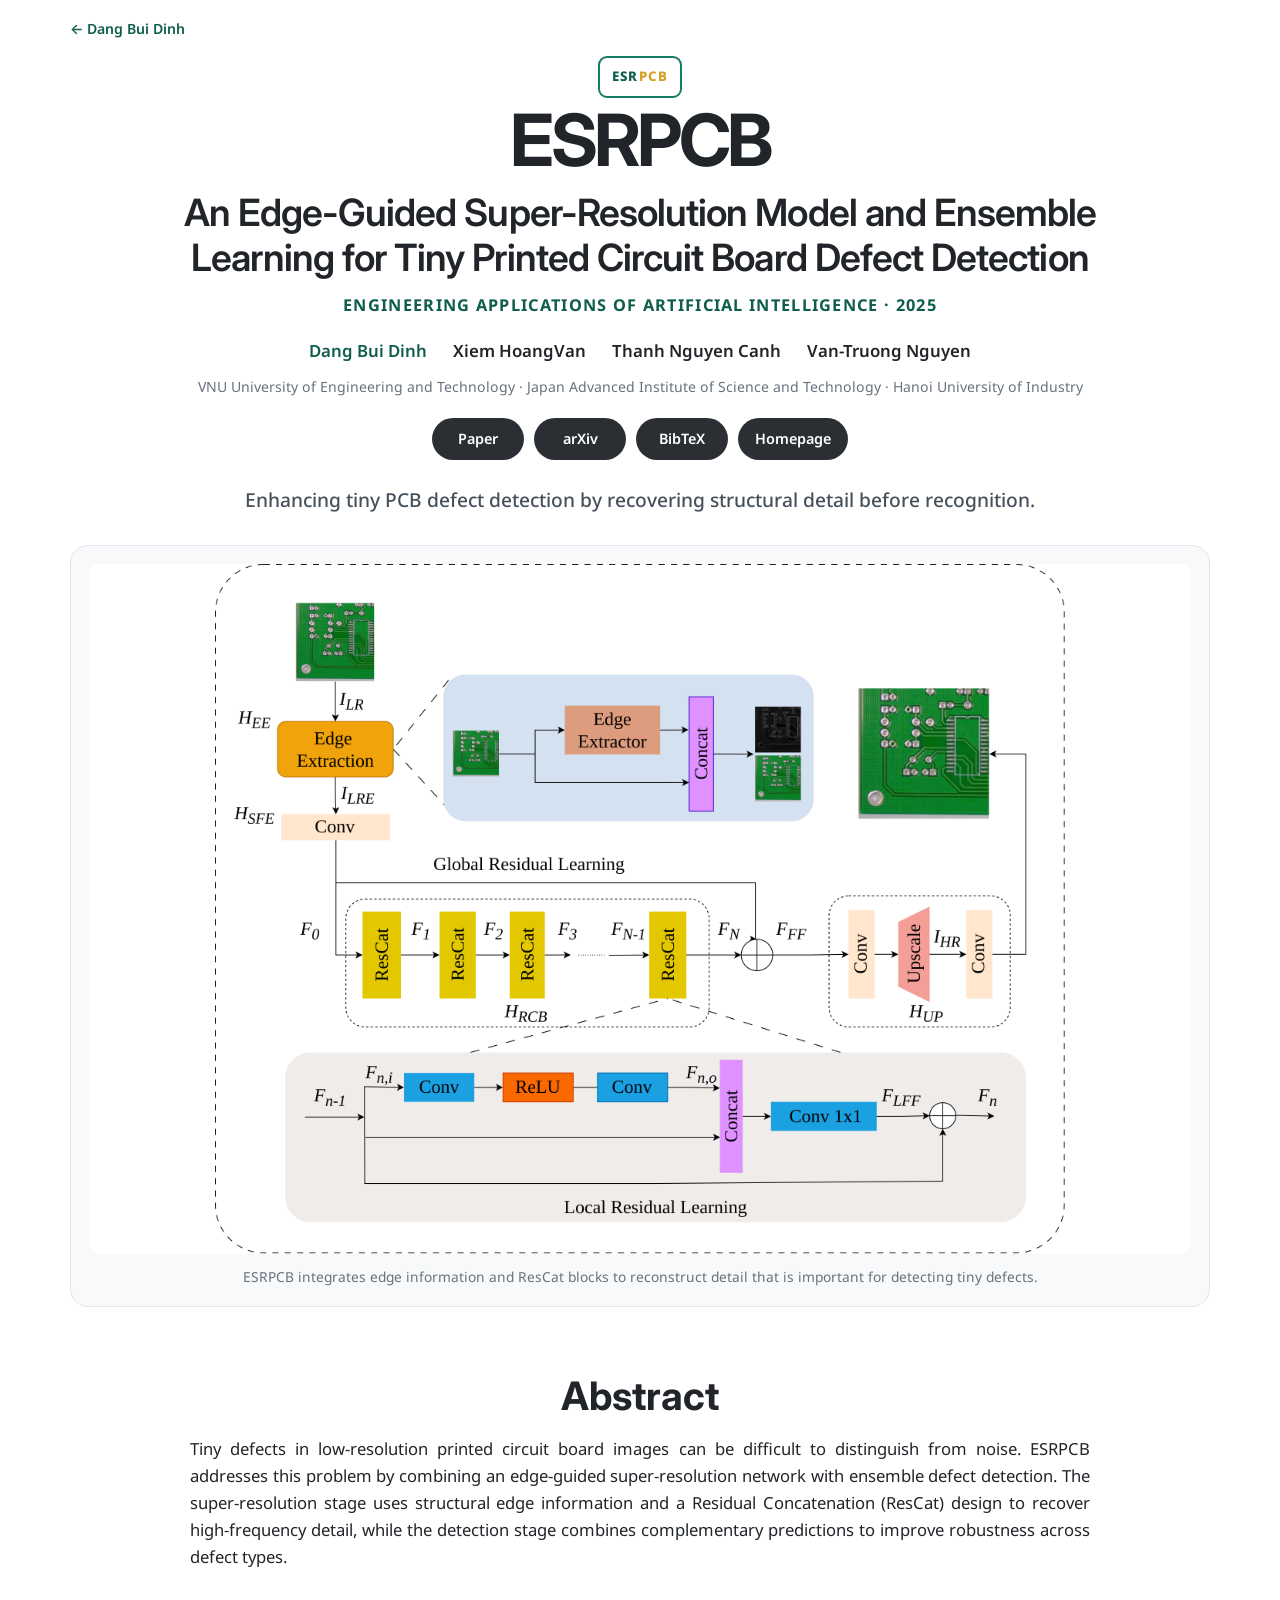
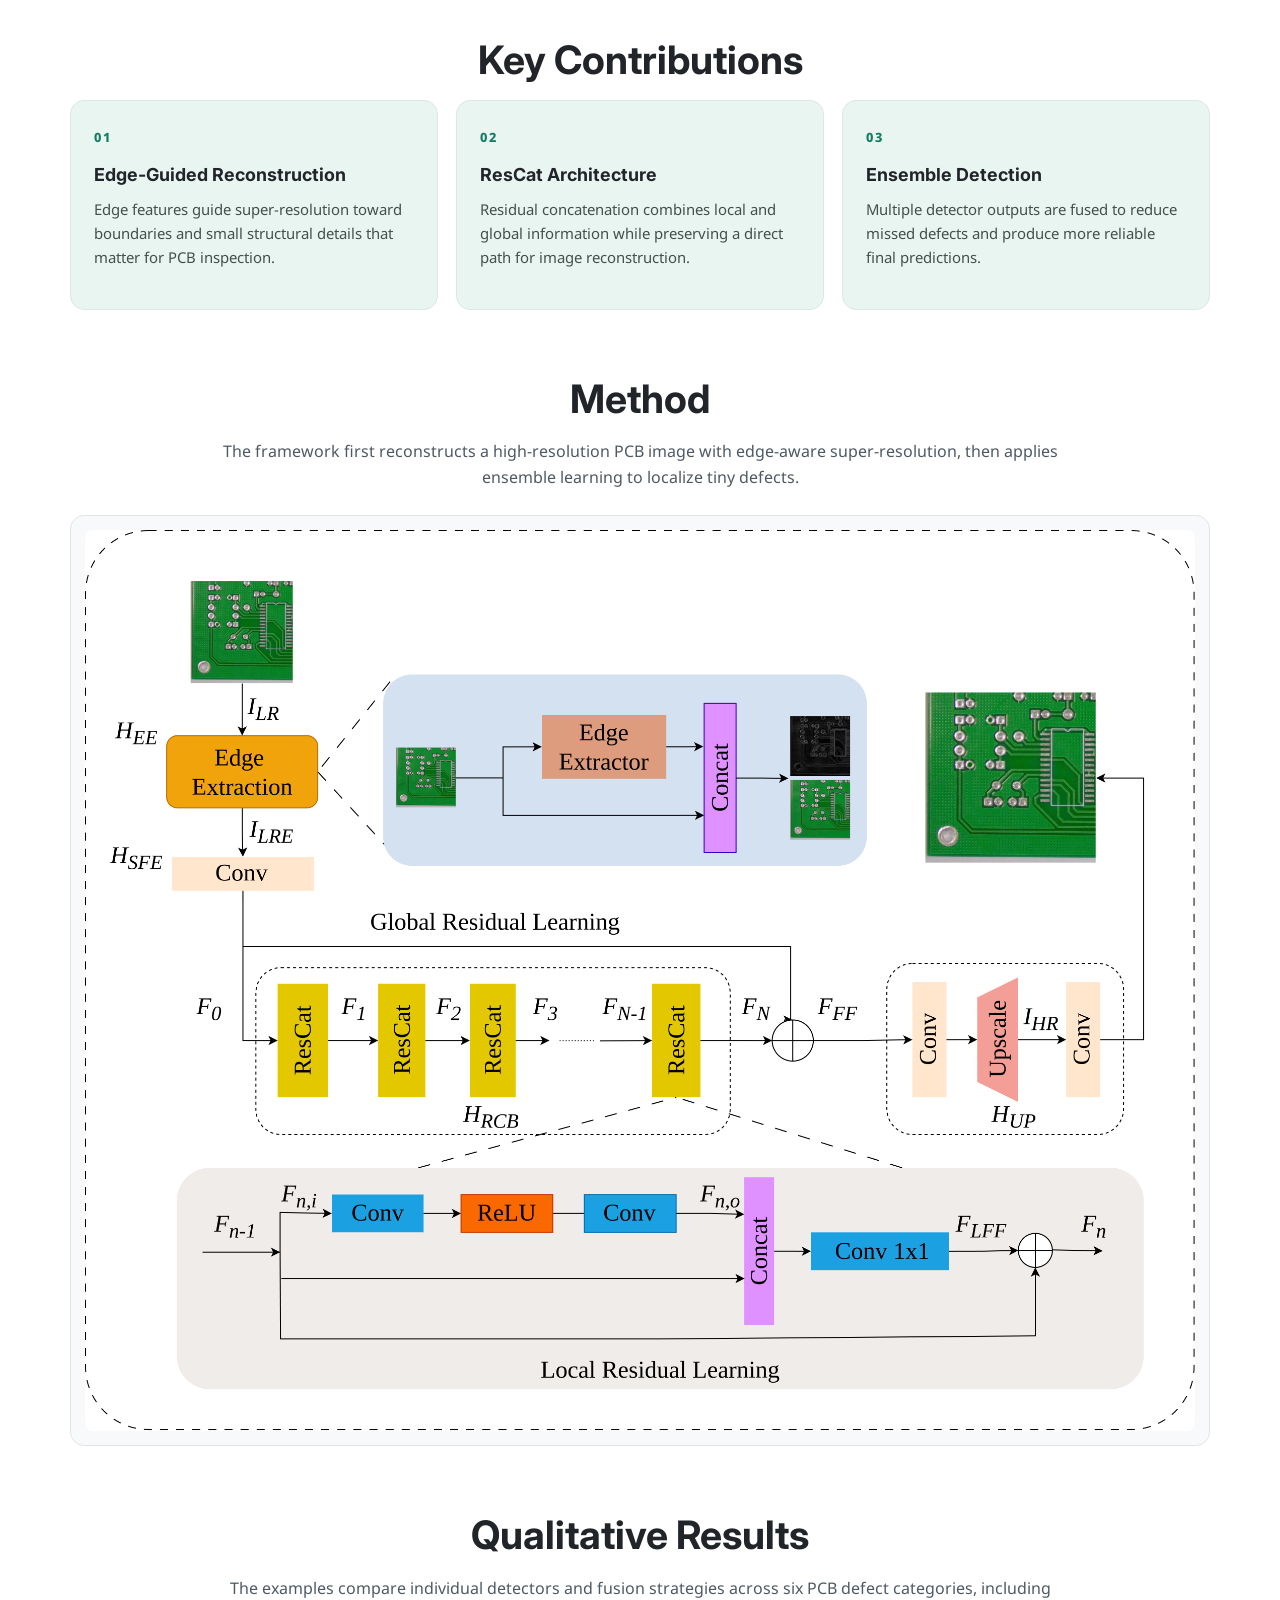
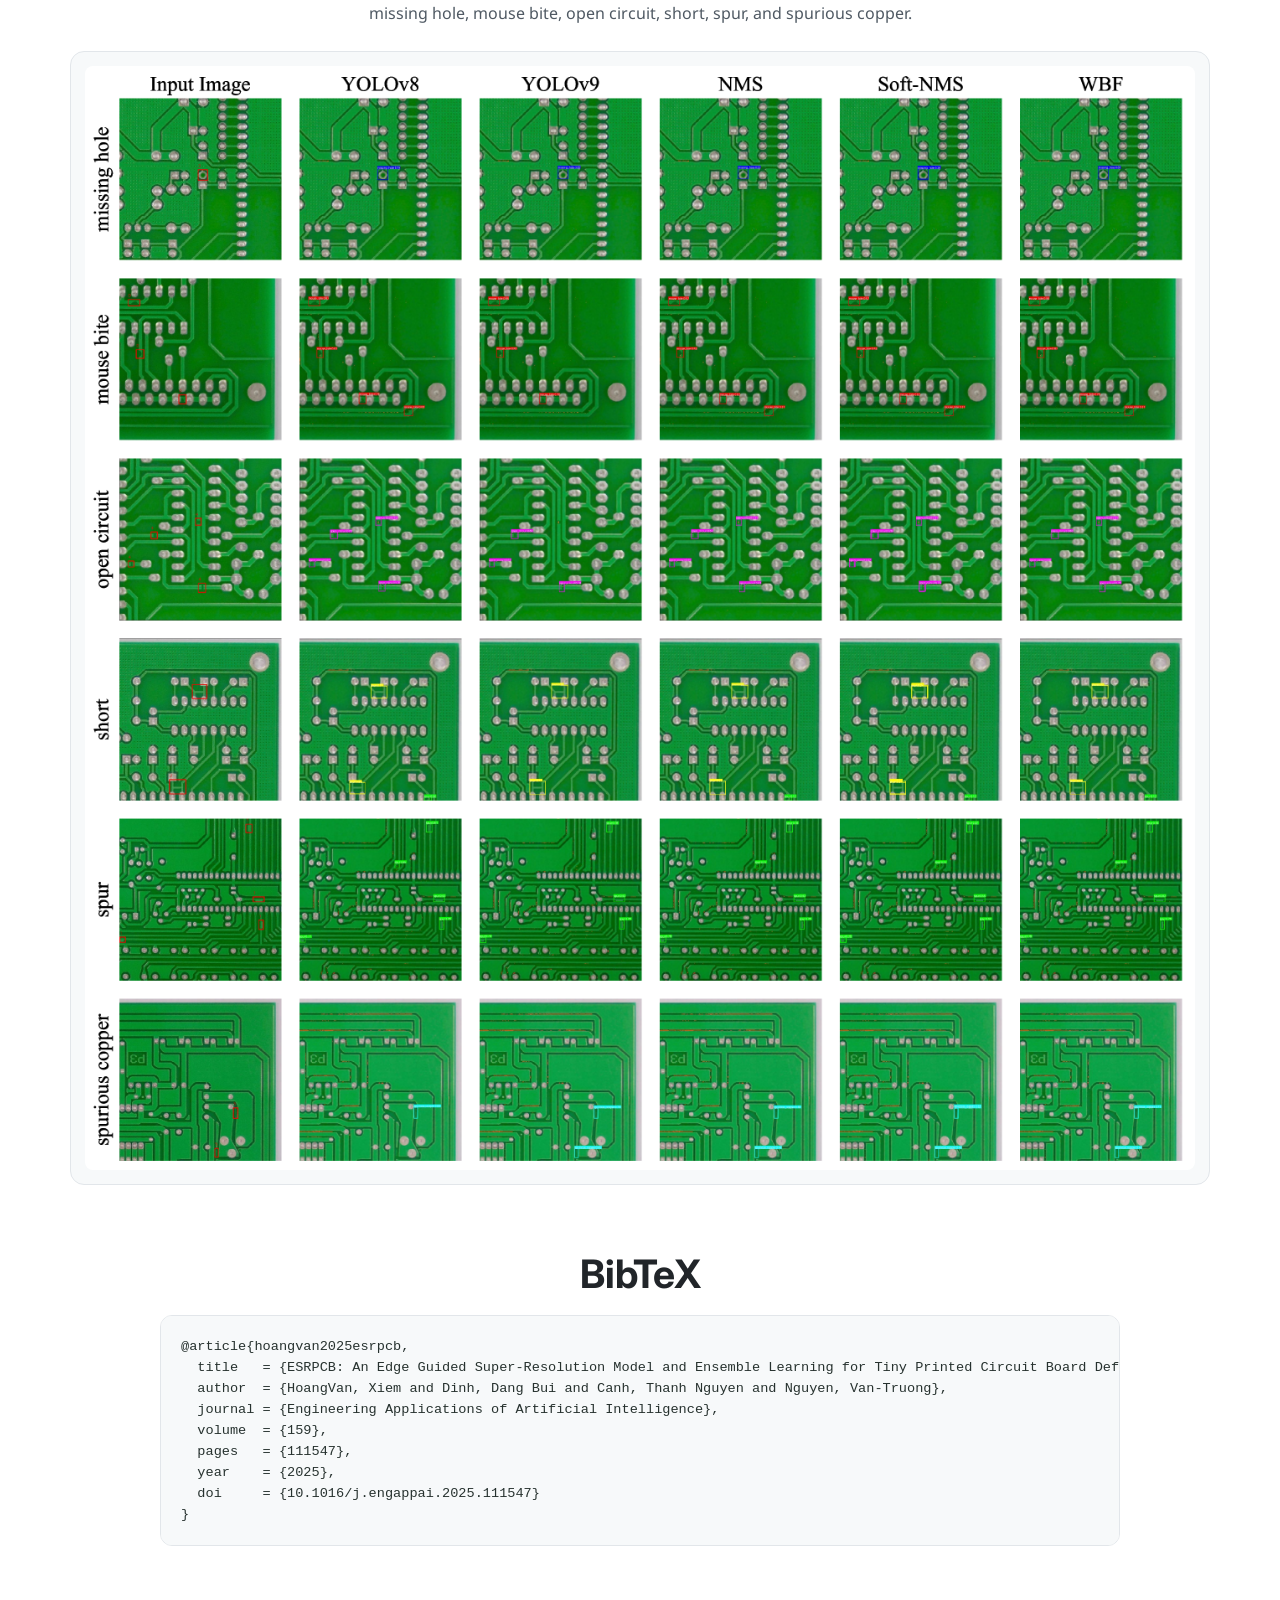
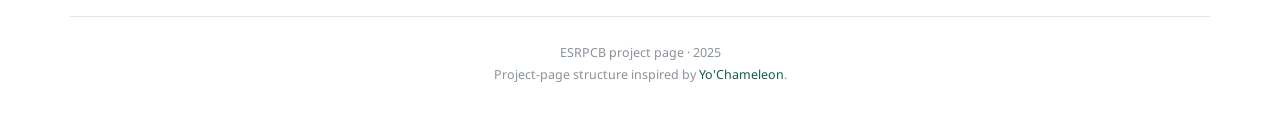
==== esrpcb/index.html @ 1c86808a "Reorganize mini-site routes" ====
<!DOCTYPE html>
<html lang="en">
<head>
  <meta charset="utf-8">
  <meta name="viewport" content="width=device-width, initial-scale=1">
  <meta name="description" content="ESRPCB: edge-guided super-resolution and ensemble learning for tiny printed circuit board defect detection.">
  <meta name="author" content="Xiem HoangVan, Dang Bui Dinh, Thanh Nguyen Canh, Van-Truong Nguyen">
  <meta name="theme-color" content="#ffffff">

  <meta property="og:type" content="website">
  <meta property="og:title" content="ESRPCB — Edge-Guided Super-Resolution for PCB Defect Detection">
  <meta property="og:description" content="A research project combining edge-guided super-resolution, ResCat, and ensemble learning for tiny PCB defect detection.">
  <meta property="og:url" content="https://dangdinh17.github.io/esrpcb/">
  <meta property="og:image" content="https://dangdinh17.github.io/esrpcb/images/esrpcb_model.png">

  <title>ESRPCB | Project Page</title>

  <link rel="canonical" href="https://dangdinh17.github.io/esrpcb/">
  <link rel="icon" href="../assets/favicon.ico">
  <link rel="preconnect" href="https://fonts.googleapis.com">
  <link rel="preconnect" href="https://fonts.gstatic.com" crossorigin>
  <link href="https://fonts.googleapis.com/css2?family=Inter:wght@400;500;600;700&amp;family=Noto+Sans:wght@400;500;600;700&amp;display=swap" rel="stylesheet">
  <link rel="stylesheet" href="style.css?v=1">
</head>

<body>
  <a class="skip-link" href="#content">Skip to main content</a>

  <nav class="project-nav" aria-label="Project navigation">
    <a href="../">← Dang Bui Dinh</a>
  </nav>

  <main id="content">
    <header class="project-hero">
      <div class="project-mark" aria-hidden="true">ESR<span>PCB</span></div>
      <h1>ESRPCB</h1>
      <p class="subtitle">An Edge-Guided Super-Resolution Model and Ensemble Learning for Tiny Printed Circuit Board Defect Detection</p>
      <p class="venue">Engineering Applications of Artificial Intelligence · 2025</p>

      <div class="authors" aria-label="Authors">
        <a href="https://scholar.google.com/citations?user=DEIog-oAAAAJ&amp;hl=en">Dang Bui Dinh</a>
        <span>Xiem HoangVan</span>
        <span>Thanh Nguyen Canh</span>
        <span>Van-Truong Nguyen</span>
      </div>

      <p class="affiliations">VNU University of Engineering and Technology · Japan Advanced Institute of Science and Technology · Hanoi University of Industry</p>

      <div class="project-links" aria-label="Project resources">
        <a href="https://doi.org/10.1016/j.engappai.2025.111547">Paper</a>
        <a href="https://arxiv.org/abs/2506.13476">arXiv</a>
        <a href="#bibtex">BibTeX</a>
        <a href="../">Homepage</a>
      </div>

      <p class="tagline">Enhancing tiny PCB defect detection by recovering structural detail before recognition.</p>
    </header>

    <figure class="hero-figure">
      <img src="images/esrpcb_model.png" alt="Overview of the ESRPCB edge-guided super-resolution architecture">
      <figcaption>ESRPCB integrates edge information and ResCat blocks to reconstruct detail that is important for detecting tiny defects.</figcaption>
    </figure>

    <section class="content-section" aria-labelledby="abstract-title">
      <h2 id="abstract-title">Abstract</h2>
      <p>
        Tiny defects in low-resolution printed circuit board images can be difficult to distinguish from noise.
        ESRPCB addresses this problem by combining an edge-guided super-resolution network with ensemble defect detection.
        The super-resolution stage uses structural edge information and a Residual Concatenation (ResCat) design to recover
        high-frequency detail, while the detection stage combines complementary predictions to improve robustness across defect types.
      </p>
    </section>

    <section class="content-section" aria-labelledby="contributions-title">
      <h2 id="contributions-title">Key Contributions</h2>
      <div class="contribution-grid">
        <article>
          <span>01</span>
          <h3>Edge-Guided Reconstruction</h3>
          <p>Edge features guide super-resolution toward boundaries and small structural details that matter for PCB inspection.</p>
        </article>
        <article>
          <span>02</span>
          <h3>ResCat Architecture</h3>
          <p>Residual concatenation combines local and global information while preserving a direct path for image reconstruction.</p>
        </article>
        <article>
          <span>03</span>
          <h3>Ensemble Detection</h3>
          <p>Multiple detector outputs are fused to reduce missed defects and produce more reliable final predictions.</p>
        </article>
      </div>
    </section>

    <section class="content-section" aria-labelledby="method-title">
      <h2 id="method-title">Method</h2>
      <p class="section-intro">
        The framework first reconstructs a high-resolution PCB image with edge-aware super-resolution, then applies ensemble learning to localize tiny defects.
      </p>
      <figure class="wide-figure">
        <img src="images/esrpcb_model.png" alt="Detailed ESRPCB model showing edge extraction, ResCat blocks, residual learning, and upscaling">
      </figure>
    </section>

    <section class="content-section" aria-labelledby="results-title">
      <h2 id="results-title">Qualitative Results</h2>
      <p class="section-intro">
        The examples compare individual detectors and fusion strategies across six PCB defect categories, including missing hole, mouse bite, open circuit, short, spur, and spurious copper.
      </p>
      <figure class="wide-figure">
        <img src="images/dfresults.png" alt="Qualitative PCB defect detection results across individual detectors and ensemble fusion strategies">
      </figure>
    </section>

    <section id="bibtex" class="content-section" aria-labelledby="bibtex-title">
      <h2 id="bibtex-title">BibTeX</h2>
      <pre><code>@article{hoangvan2025esrpcb,
  title   = {ESRPCB: An Edge Guided Super-Resolution Model and Ensemble Learning for Tiny Printed Circuit Board Defect Detection},
  author  = {HoangVan, Xiem and Dinh, Dang Bui and Canh, Thanh Nguyen and Nguyen, Van-Truong},
  journal = {Engineering Applications of Artificial Intelligence},
  volume  = {159},
  pages   = {111547},
  year    = {2025},
  doi     = {10.1016/j.engappai.2025.111547}
}</code></pre>
    </section>
  </main>

  <footer>
    <p>ESRPCB project page · 2025</p>
    <p>Project-page structure inspired by <a href="https://thaoshibe.github.io/YoChameleon/">Yo'Chameleon</a>.</p>
  </footer>
</body>
</html>
---- esrpcb/style.css ----
:root {
  --ink: #212529;
  --muted: #68717d;
  --line: #e2e6ea;
  --green: #147b64;
  --green-dark: #0f5d4c;
  --green-soft: #e9f5f1;
  --surface: #f7f9fa;
}

* {
  box-sizing: border-box;
}

html {
  scroll-behavior: smooth;
}

body {
  margin: 0;
  color: var(--ink);
  background: #fff;
  font-family: "Noto Sans", Inter, Arial, sans-serif;
  font-size: 16px;
  line-height: 1.62;
}

a {
  color: var(--green-dark);
  text-decoration: none;
}

a:hover,
a:focus-visible {
  text-decoration: underline;
  text-underline-offset: 3px;
}

img {
  display: block;
  max-width: 100%;
}

.skip-link {
  position: fixed;
  top: 8px;
  left: 8px;
  z-index: 20;
  padding: 8px 12px;
  color: #fff;
  background: #111;
  transform: translateY(-160%);
}

.skip-link:focus {
  transform: translateY(0);
}

.project-nav {
  width: min(1140px, calc(100% - 40px));
  margin: 0 auto;
  padding: 18px 0 0;
  font-size: 0.88rem;
  font-weight: 600;
}

main,
footer {
  width: min(1140px, calc(100% - 40px));
  margin-inline: auto;
}

.project-hero {
  padding: 15px 0 30px;
  text-align: center;
}

.project-mark {
  display: inline-flex;
  align-items: center;
  justify-content: center;
  min-width: 82px;
  height: 42px;
  margin-bottom: 6px;
  padding: 0 12px;
  border: 2px solid var(--green);
  border-radius: 9px;
  color: var(--green-dark);
  font-size: 0.83rem;
  font-weight: 800;
  letter-spacing: 0.08em;
}

.project-mark span {
  color: #d69f22;
}

h1,
h2,
h3,
.subtitle {
  font-family: Inter, "Noto Sans", sans-serif;
}

h1 {
  margin: 0;
  font-size: clamp(2.6rem, 7vw, 4.5rem);
  line-height: 1;
  letter-spacing: -0.05em;
}

.subtitle {
  max-width: 1020px;
  margin: 14px auto 10px;
  font-size: clamp(1.35rem, 3vw, 2.35rem);
  font-weight: 600;
  line-height: 1.2;
  letter-spacing: -0.025em;
}

.venue {
  margin: 12px 0 19px;
  color: var(--green-dark);
  font-size: 1.02rem;
  font-weight: 700;
  letter-spacing: 0.08em;
  text-transform: uppercase;
}

.authors {
  display: flex;
  flex-wrap: wrap;
  justify-content: center;
  gap: 7px 26px;
  font-size: 1.05rem;
  font-weight: 600;
}

.affiliations {
  max-width: 920px;
  margin: 11px auto 20px;
  color: var(--muted);
  font-size: 0.88rem;
}

.project-links {
  display: flex;
  flex-wrap: wrap;
  justify-content: center;
  gap: 10px;
}

.project-links a {
  min-width: 92px;
  padding: 9px 17px;
  border-radius: 999px;
  color: #fff;
  background: #2b2f33;
  font-size: 0.9rem;
  font-weight: 600;
}

.project-links a:hover,
.project-links a:focus-visible {
  background: var(--green-dark);
  text-decoration: none;
}

.tagline {
  max-width: 850px;
  margin: 24px auto 0;
  color: #46505b;
  font-size: 1.2rem;
  font-weight: 500;
}

.hero-figure,
.wide-figure {
  margin: 0;
}

.hero-figure {
  padding: 18px;
  border: 1px solid var(--line);
  border-radius: 18px;
  background: var(--surface);
}

.hero-figure img {
  width: 100%;
  max-height: 690px;
  object-fit: contain;
  border-radius: 10px;
  background: #fff;
}

figcaption {
  max-width: 900px;
  margin: 12px auto 0;
  color: var(--muted);
  font-size: 0.86rem;
  text-align: center;
}

.content-section {
  padding: 66px 0 0;
}

h2 {
  margin: 0 0 18px;
  font-size: clamp(1.8rem, 4vw, 2.45rem);
  line-height: 1.15;
  text-align: center;
}

.content-section > p:not(.section-intro) {
  max-width: 900px;
  margin: 0 auto;
  font-size: 1.04rem;
  text-align: justify;
}

.section-intro {
  max-width: 880px;
  margin: 0 auto 24px;
  color: #4f5963;
  text-align: center;
}

.contribution-grid {
  display: grid;
  grid-template-columns: repeat(3, minmax(0, 1fr));
  gap: 18px;
}

.contribution-grid article {
  min-height: 210px;
  padding: 23px;
  border: 1px solid #dce8e4;
  border-radius: 14px;
  background: var(--green-soft);
}

.contribution-grid span {
  color: var(--green);
  font-size: 0.8rem;
  font-weight: 800;
  letter-spacing: 0.12em;
}

.contribution-grid h3 {
  margin: 10px 0 8px;
  font-size: 1.12rem;
}

.contribution-grid p {
  margin: 0;
  color: #44504d;
  font-size: 0.93rem;
}

.wide-figure {
  padding: 14px;
  border: 1px solid var(--line);
  border-radius: 14px;
  background: var(--surface);
}

.wide-figure img {
  width: 100%;
  border-radius: 8px;
  background: #fff;
}

pre {
  max-width: 960px;
  margin: 0 auto;
  padding: 20px;
  overflow-x: auto;
  border: 1px solid var(--line);
  border-radius: 12px;
  color: #27322f;
  background: var(--surface);
  font-size: 0.85rem;
  line-height: 1.55;
}

footer {
  margin-top: 70px;
  padding: 24px 0 30px;
  border-top: 1px solid var(--line);
  color: #8a9299;
  font-size: 0.78rem;
  text-align: center;
}

footer p {
  margin: 2px 0;
}

@media (max-width: 760px) {
  .project-nav,
  main,
  footer {
    width: min(100% - 28px, 1140px);
  }

  .project-hero {
    padding-top: 10px;
  }

  .authors {
    display: grid;
    gap: 5px;
  }

  .contribution-grid {
    grid-template-columns: 1fr;
  }

  .contribution-grid article {
    min-height: 0;
  }

  .content-section {
    padding-top: 48px;
  }

  .hero-figure,
  .wide-figure {
    padding: 8px;
    border-radius: 10px;
  }

  .content-section > p:not(.section-intro) {
    text-align: left;
  }
}

@media (prefers-reduced-motion: reduce) {
  html {
    scroll-behavior: auto;
  }
}
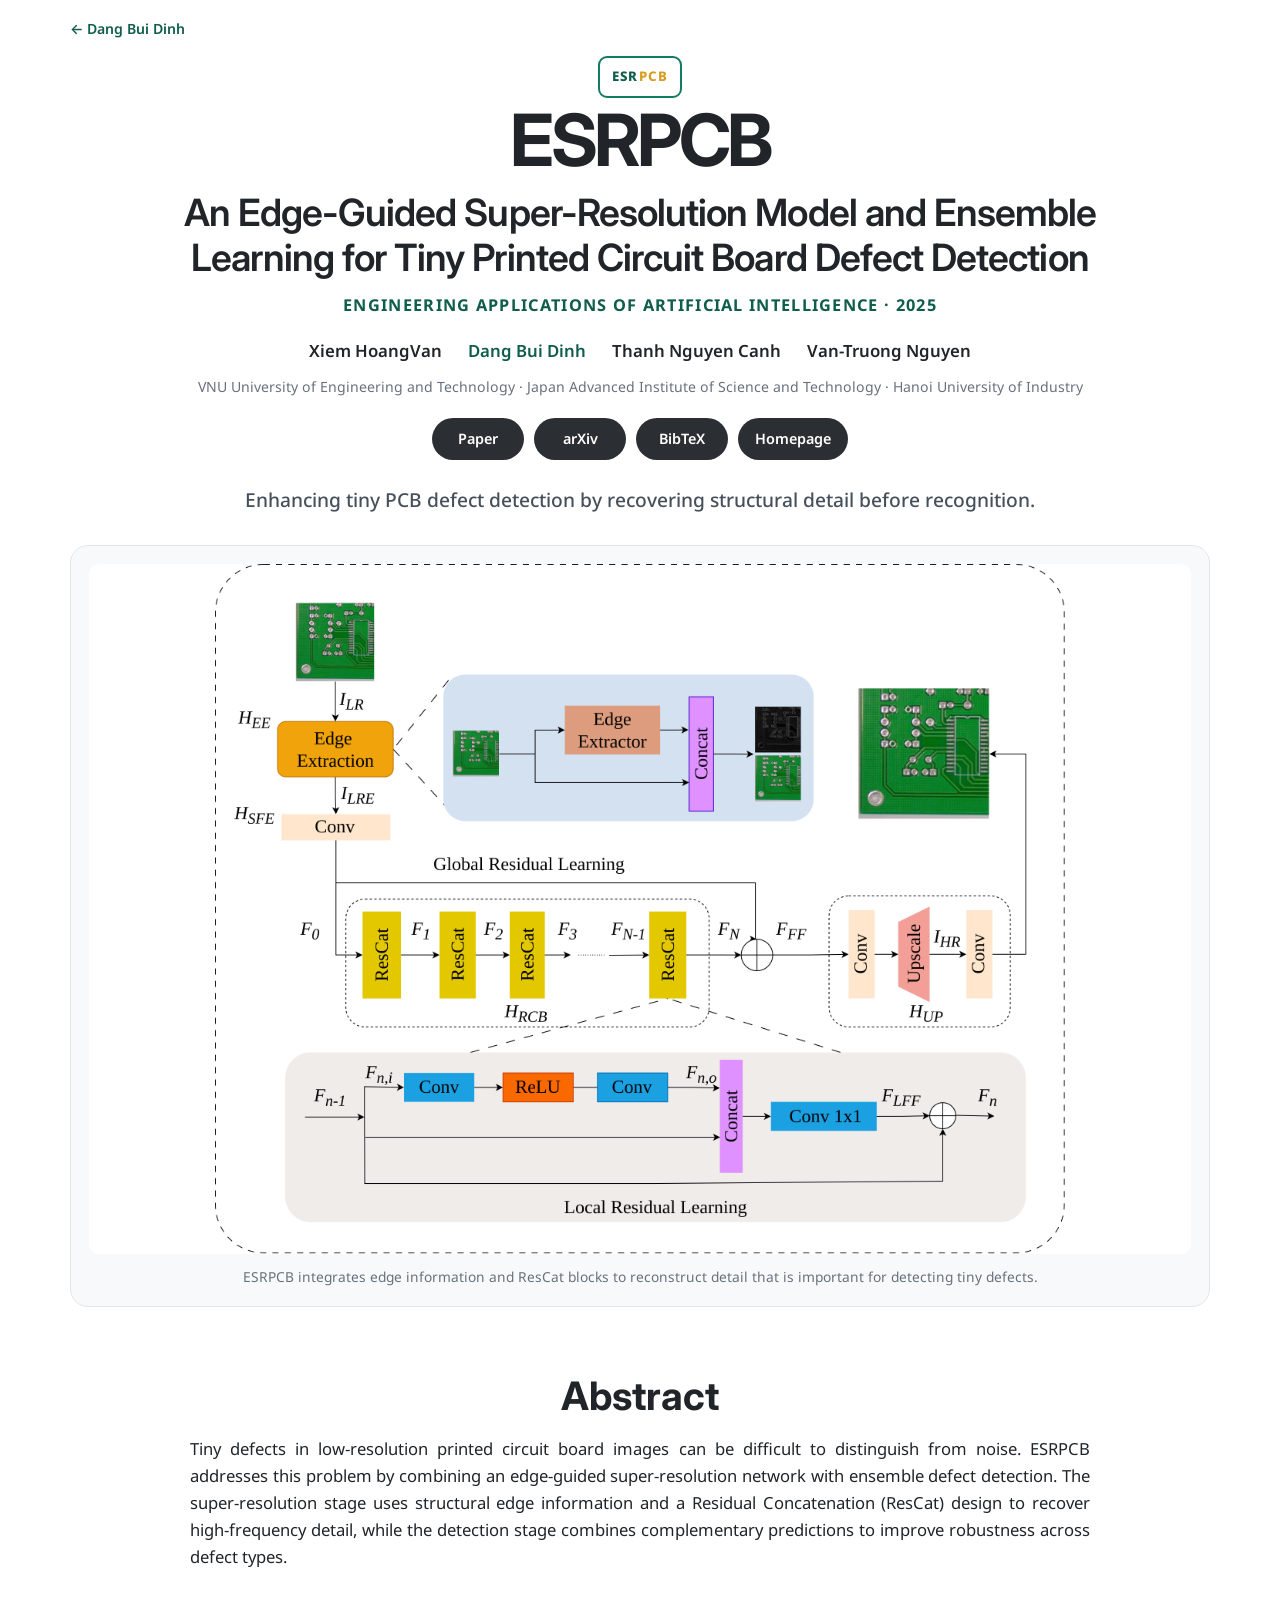
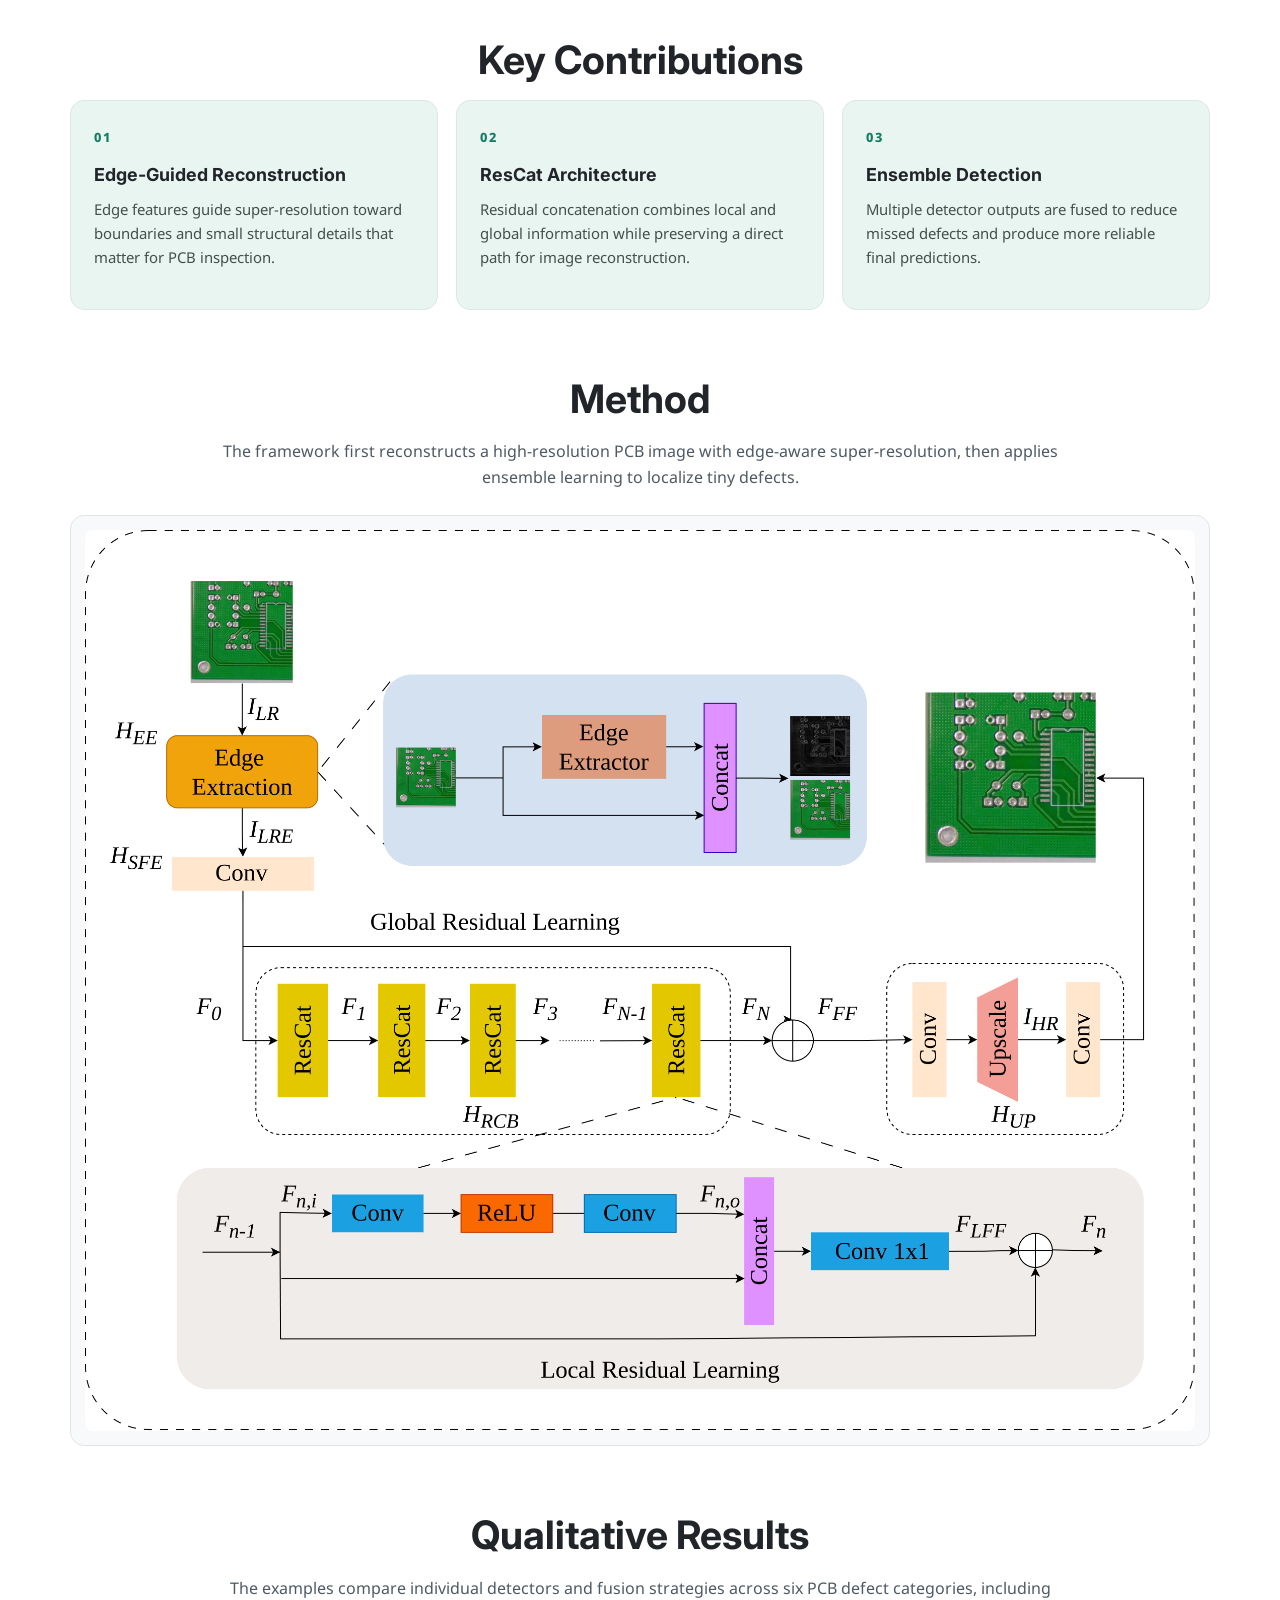
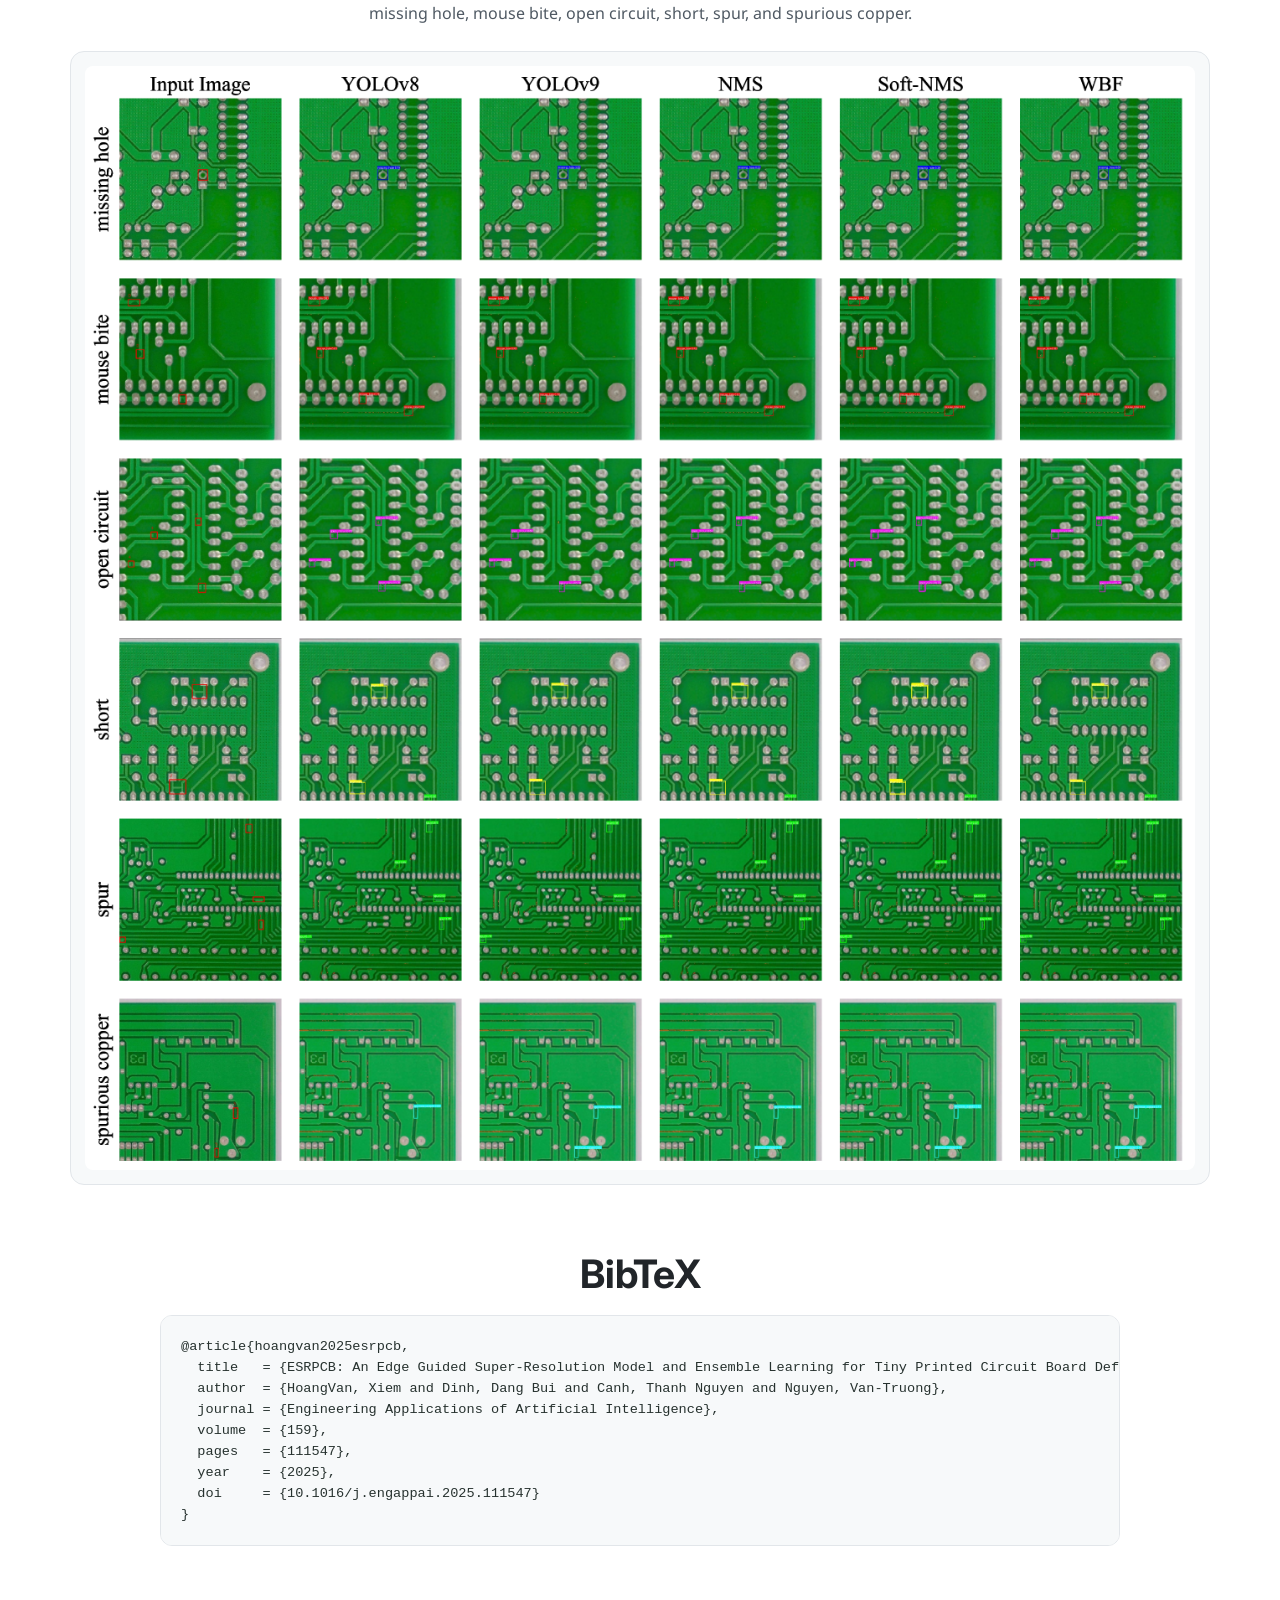
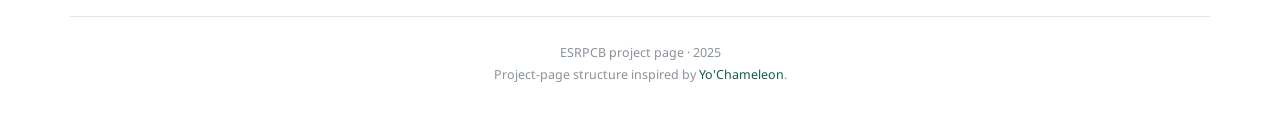
==== commit 2f3bed67: "Correct ESRPCB author order" ====
--- a/esrpcb/index.html
+++ b/esrpcb/index.html
@@ -38,8 +38,8 @@
       <p class="venue">Engineering Applications of Artificial Intelligence · 2025</p>
 
       <div class="authors" aria-label="Authors">
+        <span>Xiem HoangVan</span>
         <a href="https://scholar.google.com/citations?user=DEIog-oAAAAJ&amp;hl=en">Dang Bui Dinh</a>
-        <span>Xiem HoangVan</span>
         <span>Thanh Nguyen Canh</span>
         <span>Van-Truong Nguyen</span>
       </div>
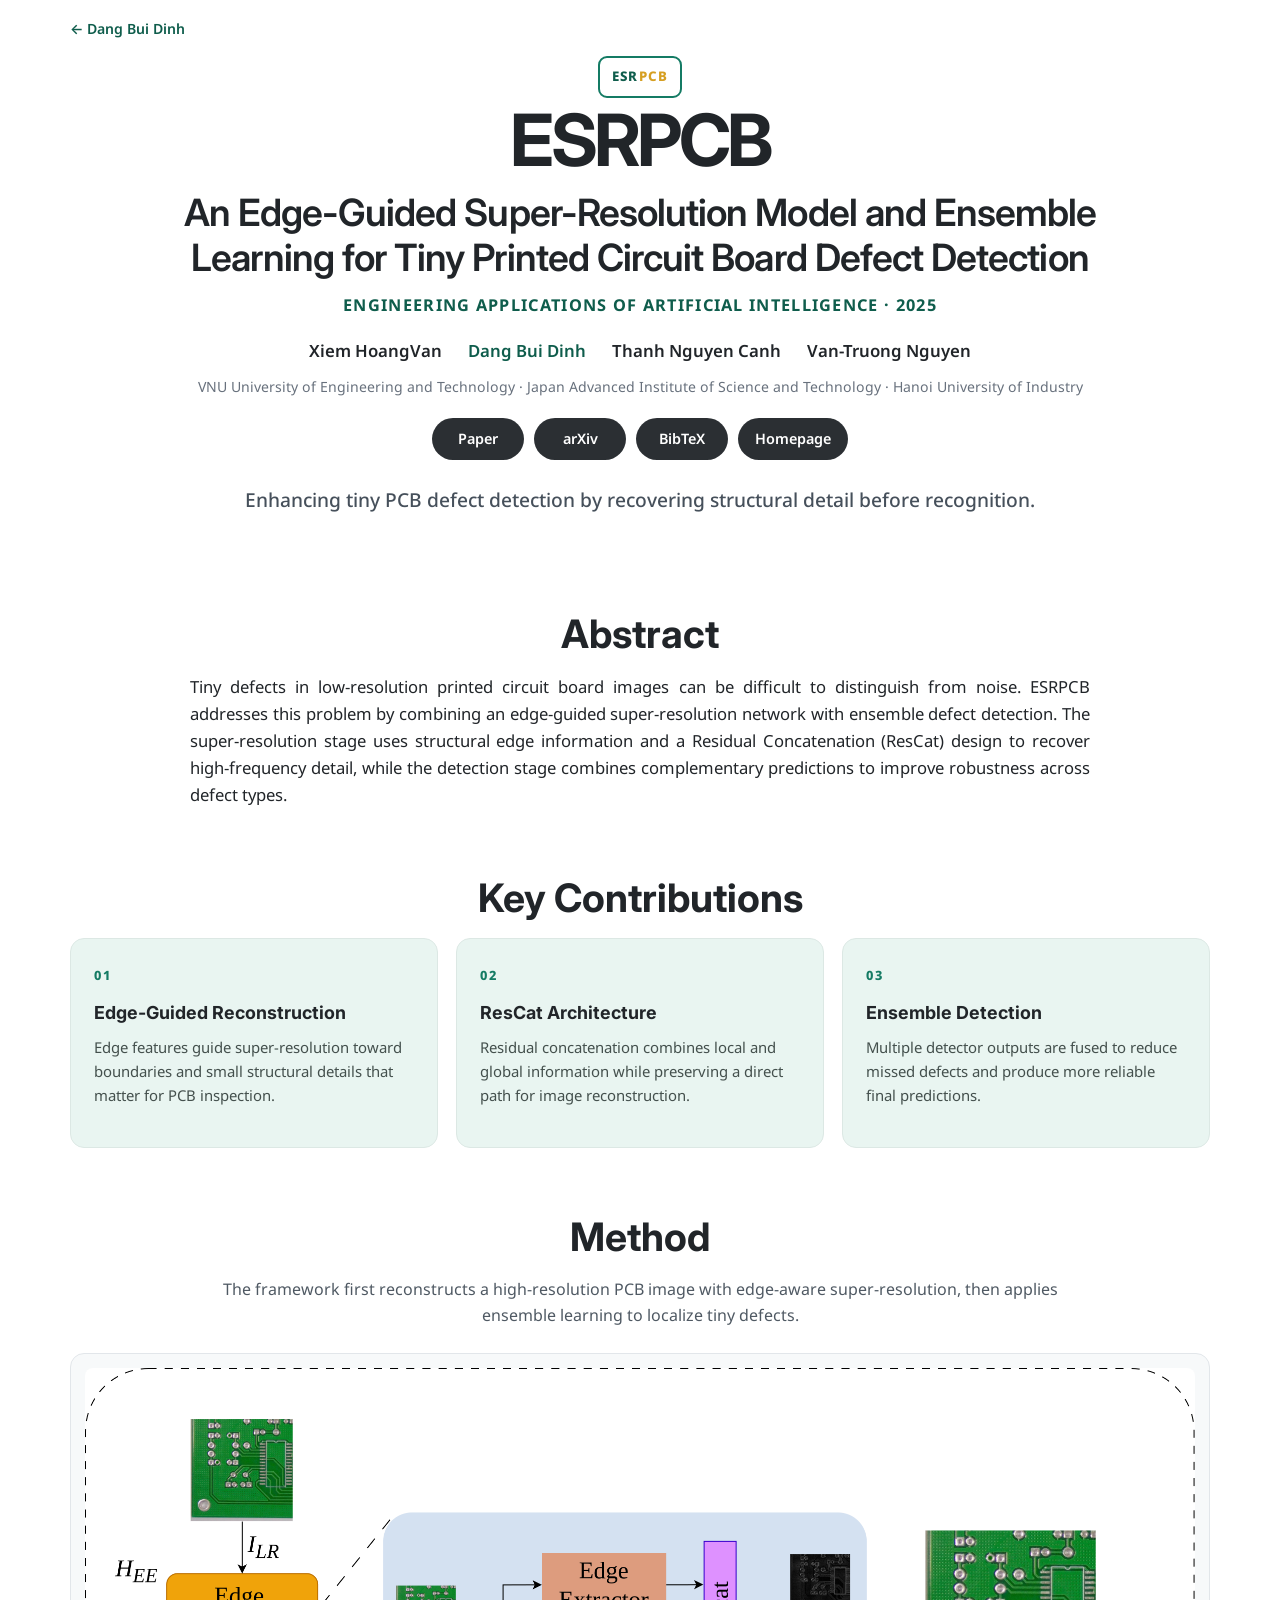
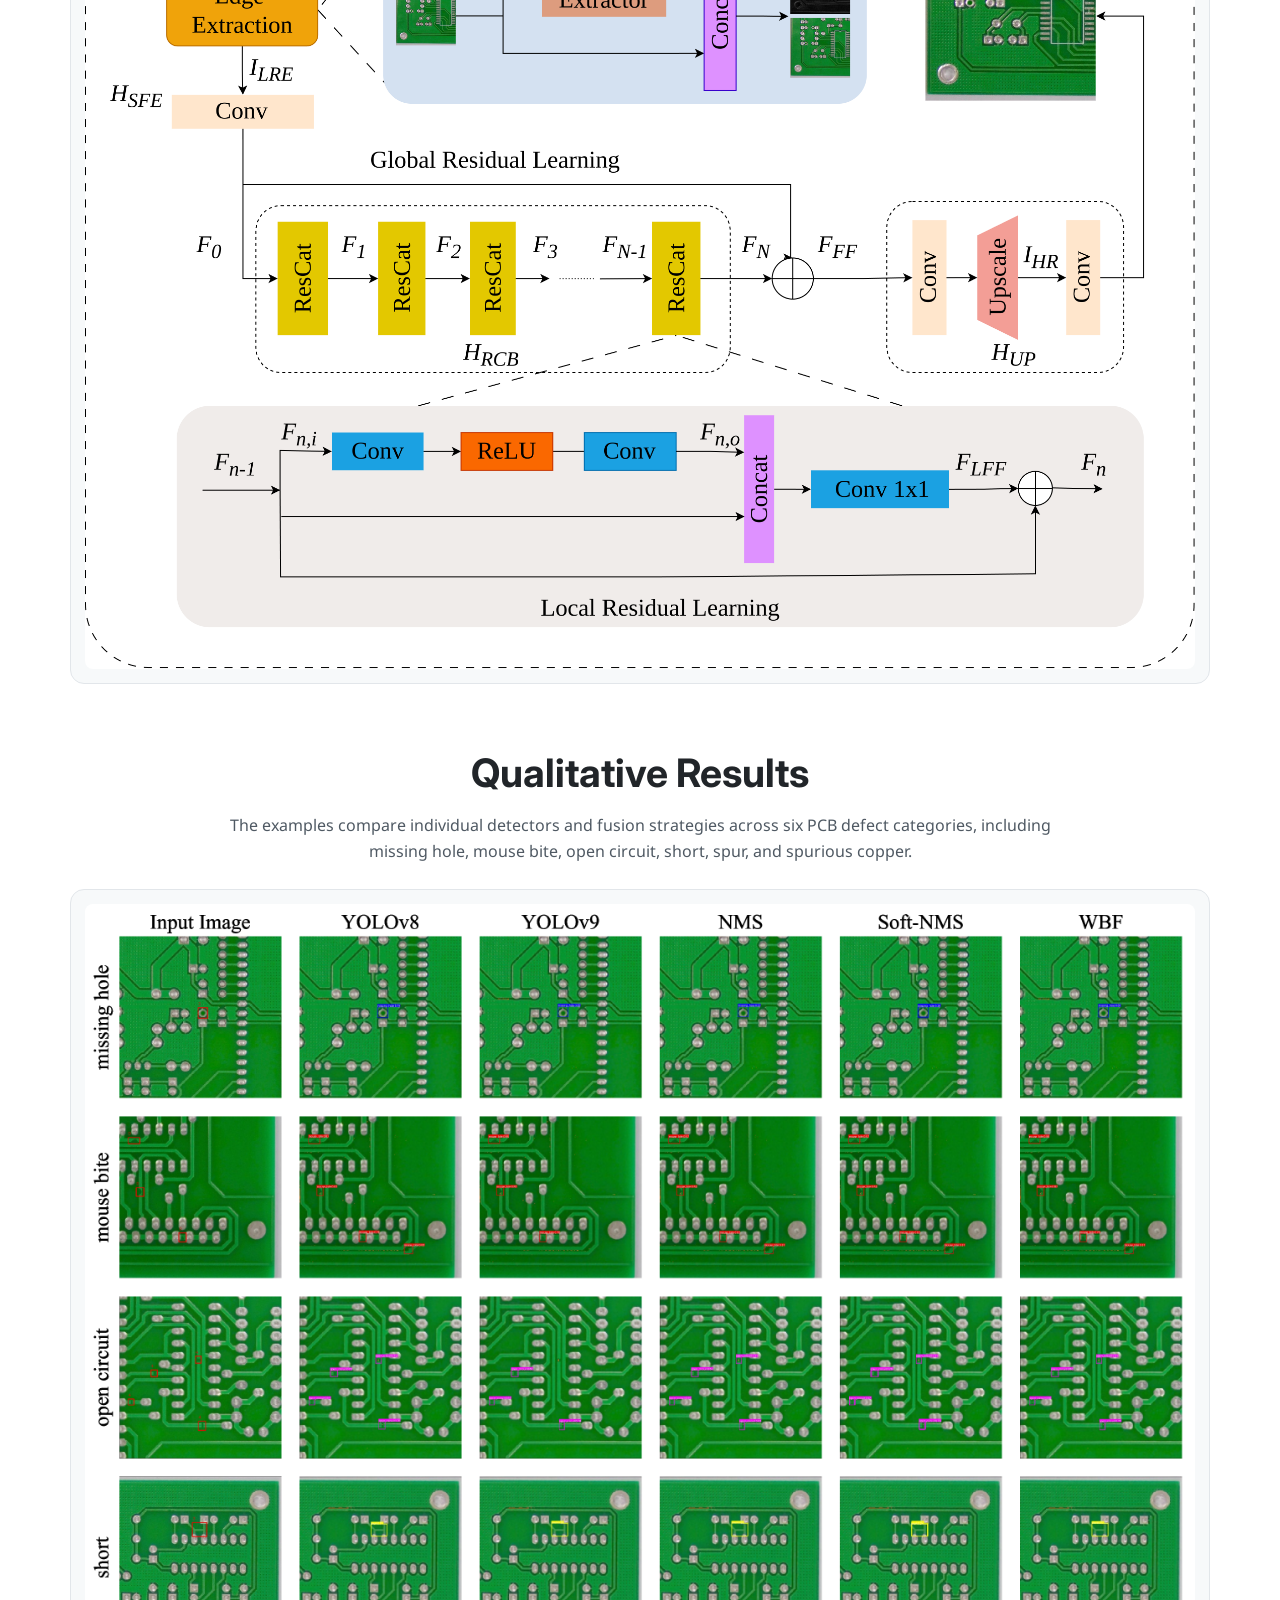
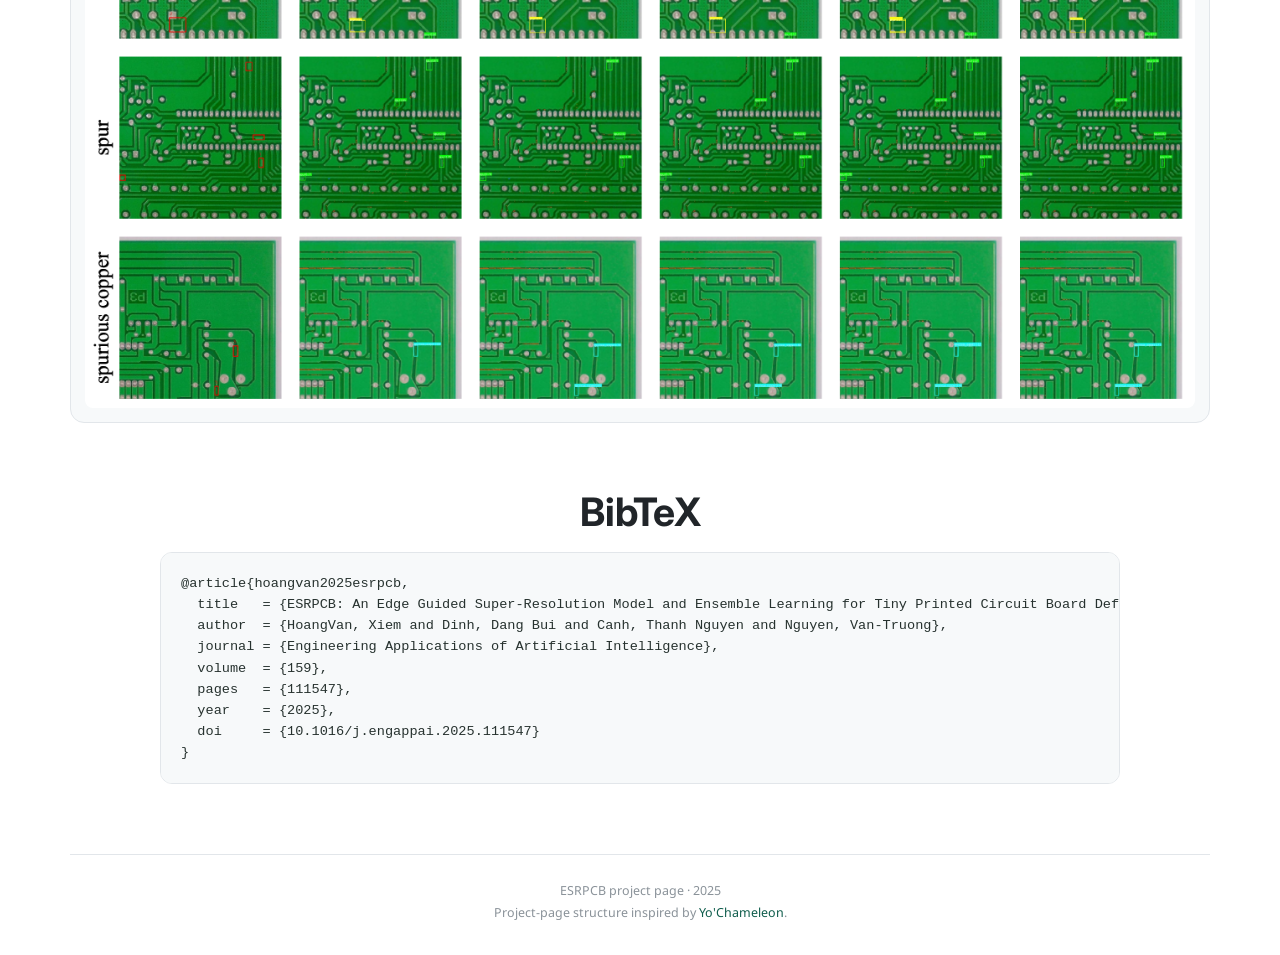
==== commit ee99306a: "Remove ESRPCB opening figure" ====
--- a/esrpcb/index.html
+++ b/esrpcb/index.html
@@ -55,11 +55,6 @@
 
       <p class="tagline">Enhancing tiny PCB defect detection by recovering structural detail before recognition.</p>
     </header>
-
-    <figure class="hero-figure">
-      <img src="images/esrpcb_model.png" alt="Overview of the ESRPCB edge-guided super-resolution architecture">
-      <figcaption>ESRPCB integrates edge information and ResCat blocks to reconstruct detail that is important for detecting tiny defects.</figcaption>
-    </figure>
 
     <section class="content-section" aria-labelledby="abstract-title">
       <h2 id="abstract-title">Abstract</h2>
--- a/esrpcb/style.css
+++ b/esrpcb/style.css
@@ -174,32 +174,8 @@
   font-weight: 500;
 }
 
-.hero-figure,
 .wide-figure {
   margin: 0;
-}
-
-.hero-figure {
-  padding: 18px;
-  border: 1px solid var(--line);
-  border-radius: 18px;
-  background: var(--surface);
-}
-
-.hero-figure img {
-  width: 100%;
-  max-height: 690px;
-  object-fit: contain;
-  border-radius: 10px;
-  background: #fff;
-}
-
-figcaption {
-  max-width: 900px;
-  margin: 12px auto 0;
-  color: var(--muted);
-  font-size: 0.86rem;
-  text-align: center;
 }
 
 .content-section {
@@ -326,7 +302,6 @@
     padding-top: 48px;
   }
 
-  .hero-figure,
   .wide-figure {
     padding: 8px;
     border-radius: 10px;
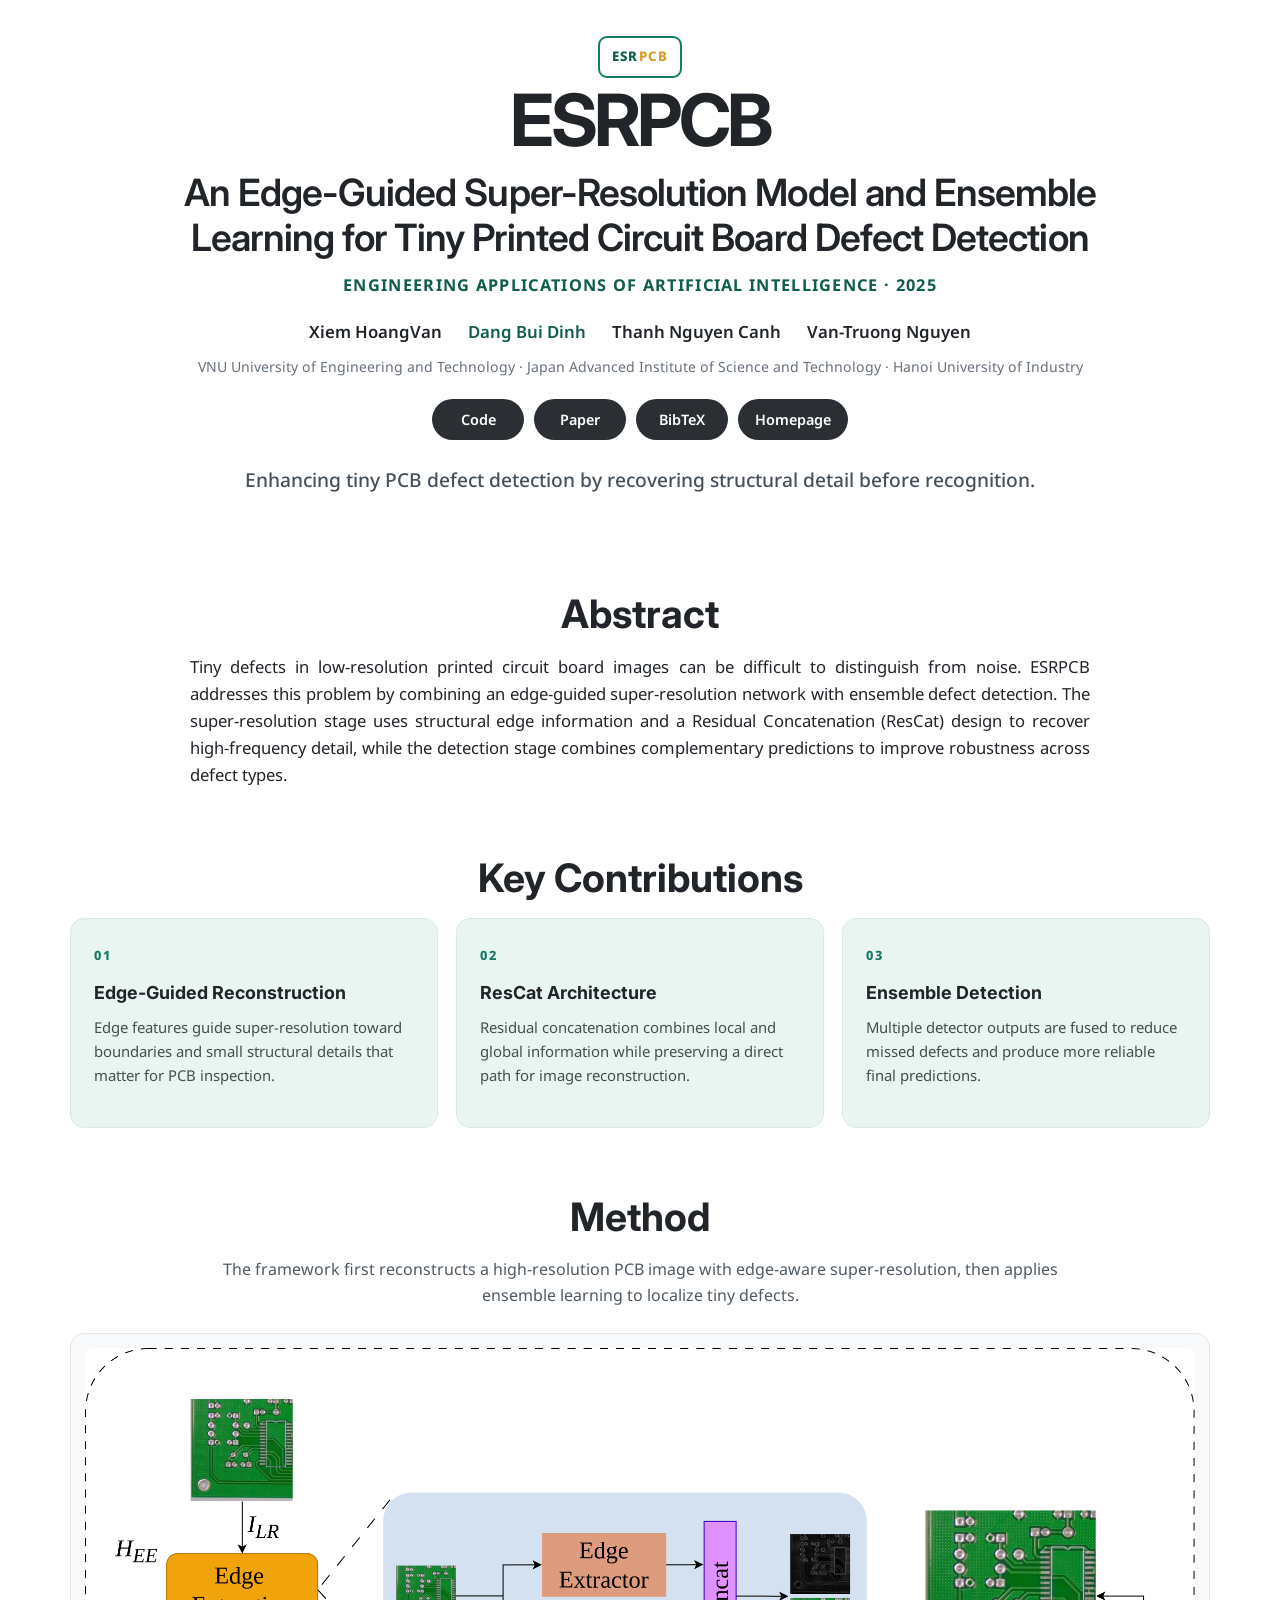
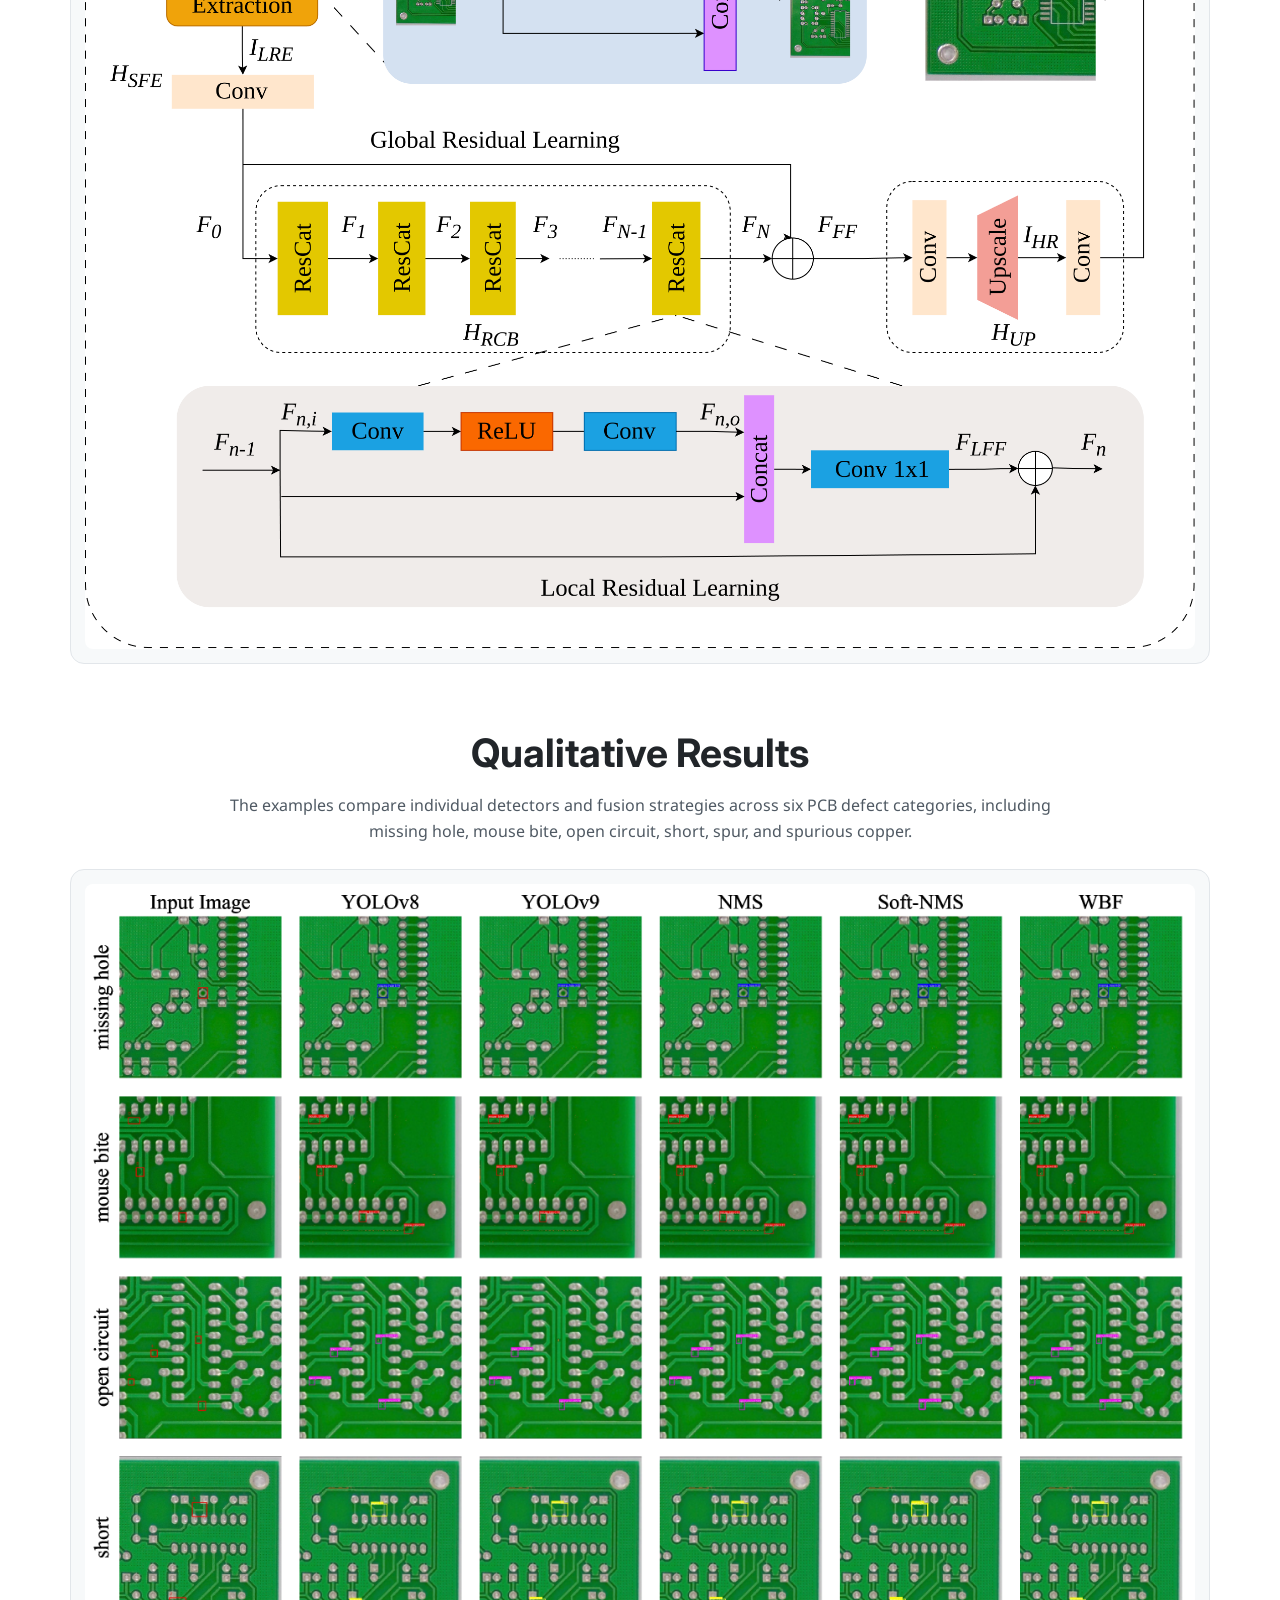
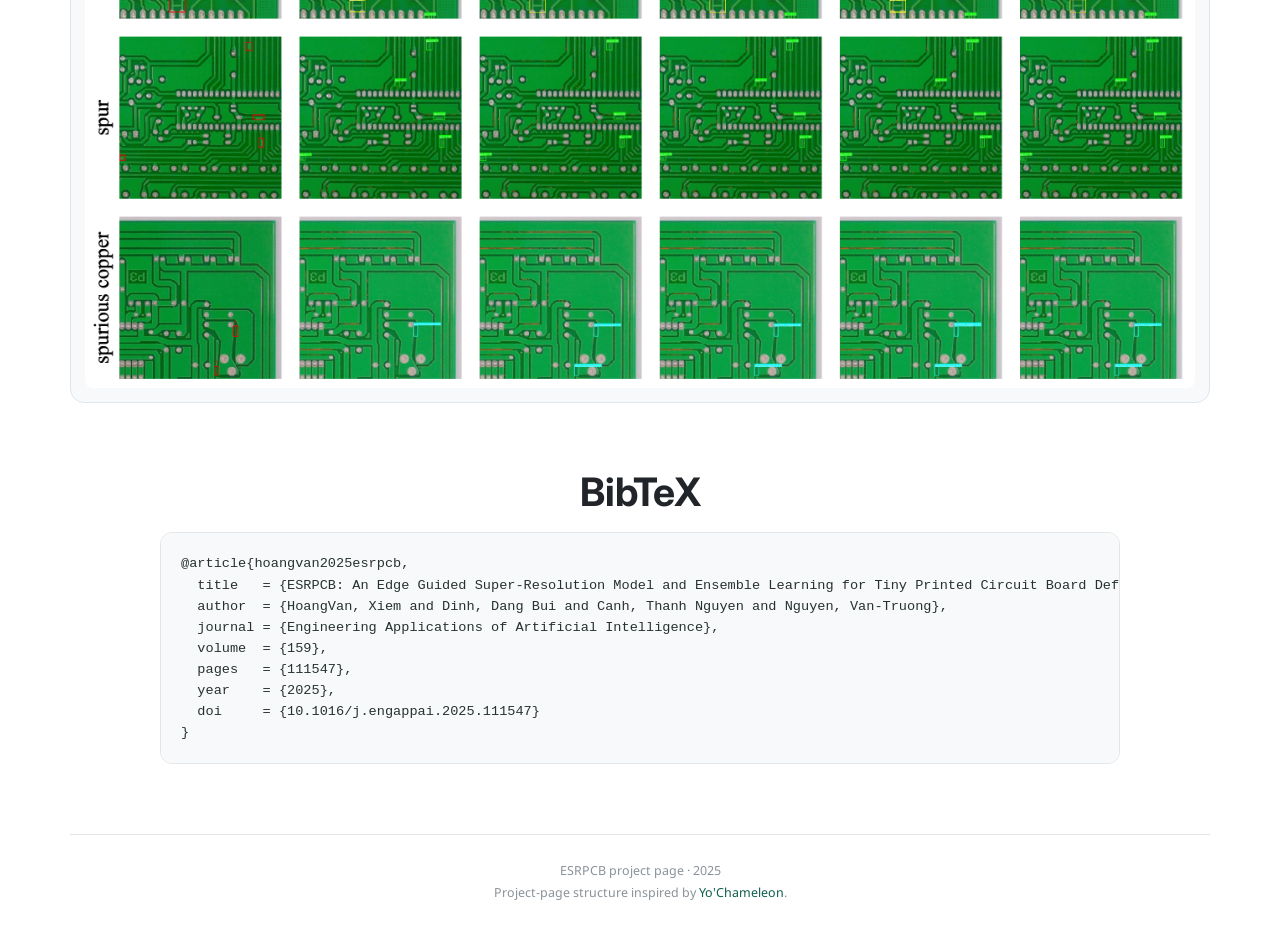
==== commit 9d3a5abd: "Update ESRPCB resource links" ====
--- a/esrpcb/index.html
+++ b/esrpcb/index.html
@@ -26,10 +26,6 @@
 <body>
   <a class="skip-link" href="#content">Skip to main content</a>
 
-  <nav class="project-nav" aria-label="Project navigation">
-    <a href="../">← Dang Bui Dinh</a>
-  </nav>
-
   <main id="content">
     <header class="project-hero">
       <div class="project-mark" aria-hidden="true">ESR<span>PCB</span></div>
@@ -47,8 +43,8 @@
       <p class="affiliations">VNU University of Engineering and Technology · Japan Advanced Institute of Science and Technology · Hanoi University of Industry</p>
 
       <div class="project-links" aria-label="Project resources">
-        <a href="https://doi.org/10.1016/j.engappai.2025.111547">Paper</a>
-        <a href="https://arxiv.org/abs/2506.13476">arXiv</a>
+        <a href="https://github.com/dangdinh17/ESRPCB">Code</a>
+        <a href="https://arxiv.org/abs/2506.13476">Paper</a>
         <a href="#bibtex">BibTeX</a>
         <a href="../">Homepage</a>
       </div>
--- a/esrpcb/style.css
+++ b/esrpcb/style.css
@@ -56,14 +56,6 @@
   transform: translateY(0);
 }
 
-.project-nav {
-  width: min(1140px, calc(100% - 40px));
-  margin: 0 auto;
-  padding: 18px 0 0;
-  font-size: 0.88rem;
-  font-weight: 600;
-}
-
 main,
 footer {
   width: min(1140px, calc(100% - 40px));
@@ -71,7 +63,7 @@
 }
 
 .project-hero {
-  padding: 15px 0 30px;
+  padding: 36px 0 30px;
   text-align: center;
 }
 
@@ -275,14 +267,13 @@
 }
 
 @media (max-width: 760px) {
-  .project-nav,
   main,
   footer {
     width: min(100% - 28px, 1140px);
   }
 
   .project-hero {
-    padding-top: 10px;
+    padding-top: 26px;
   }
 
   .authors {
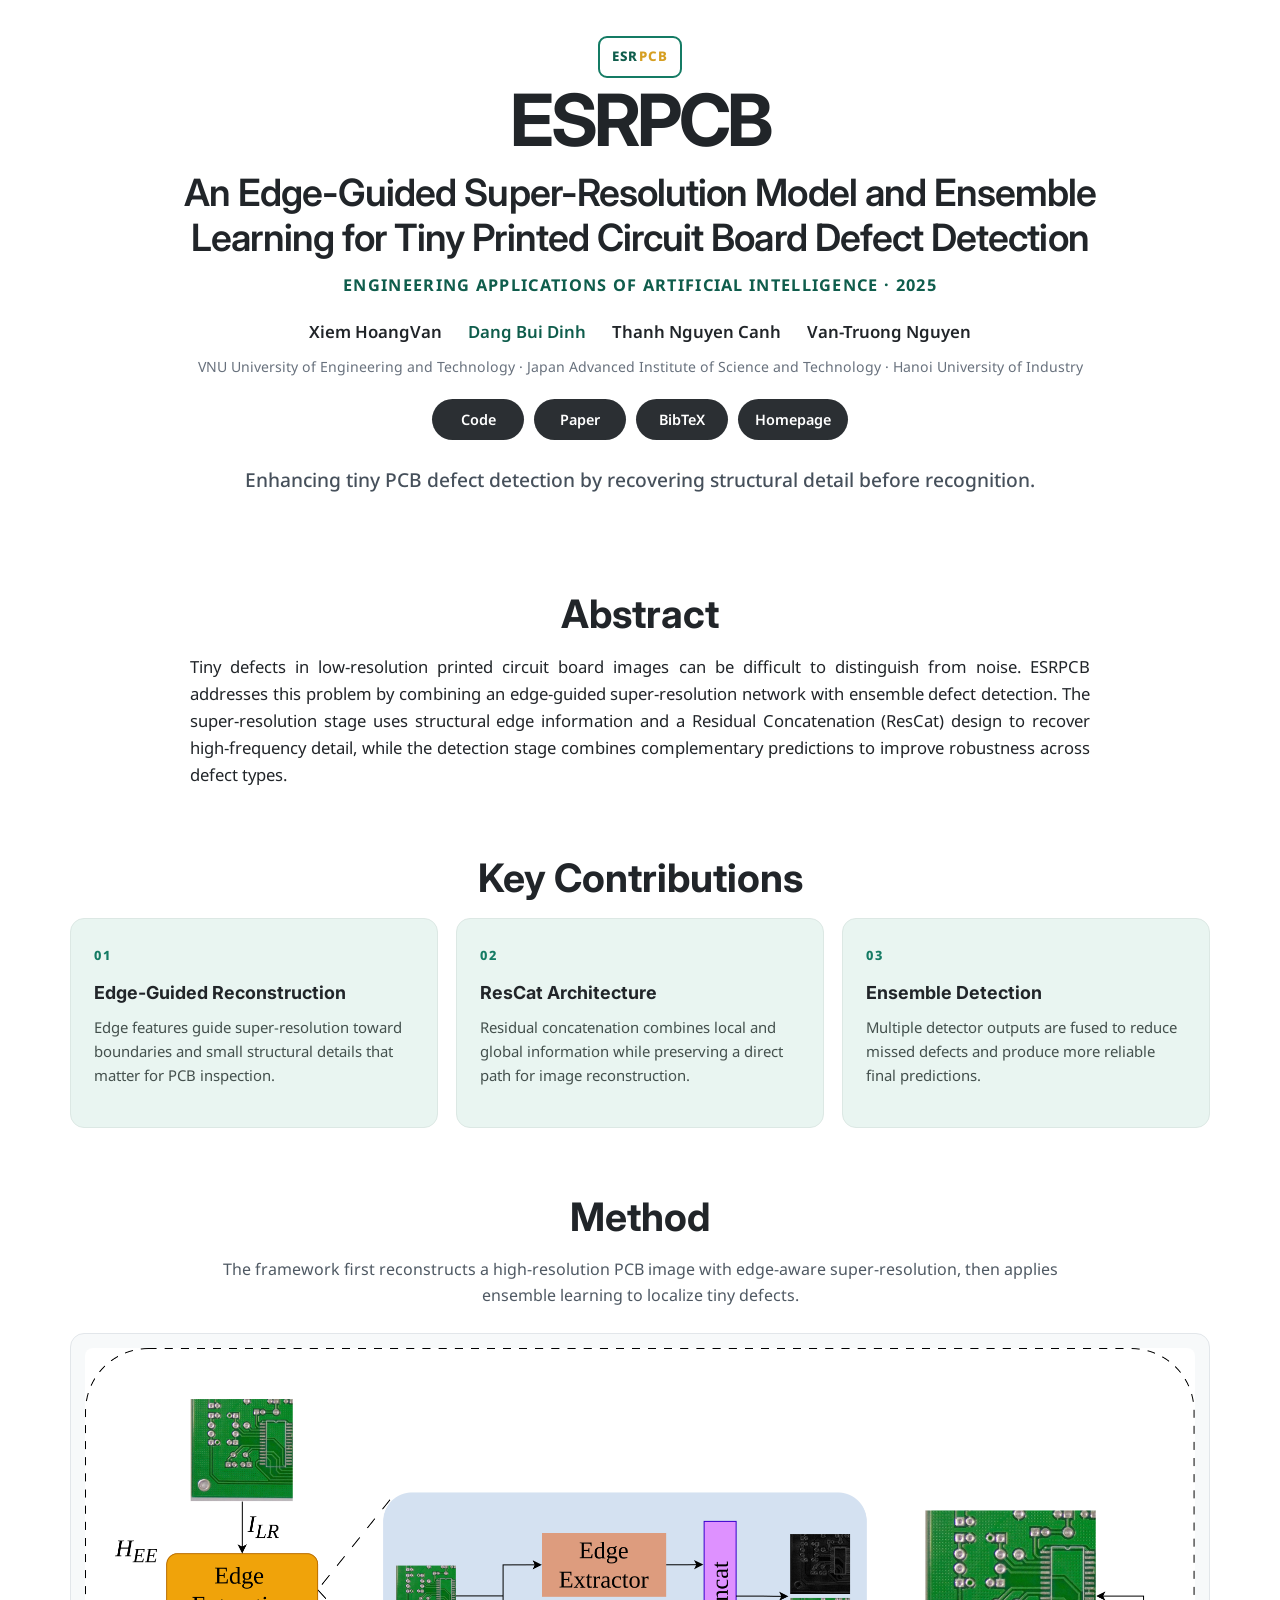
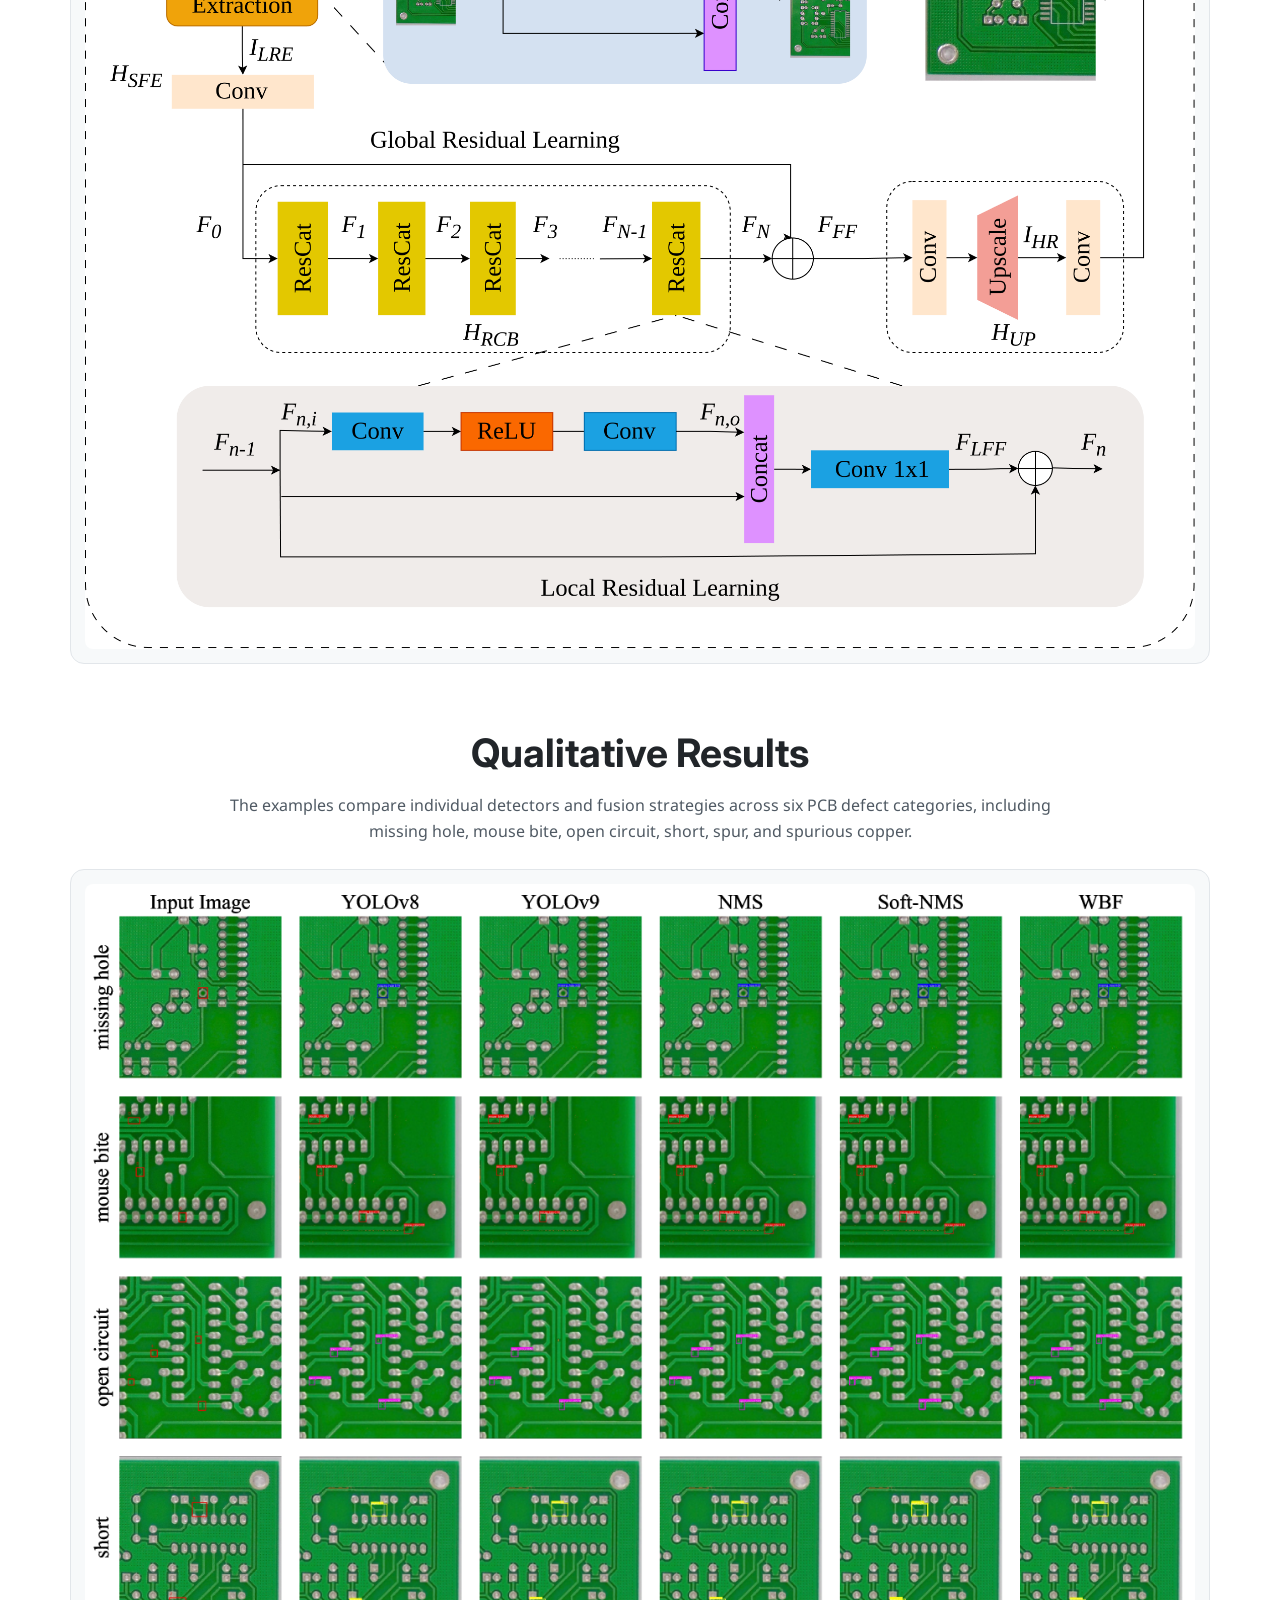
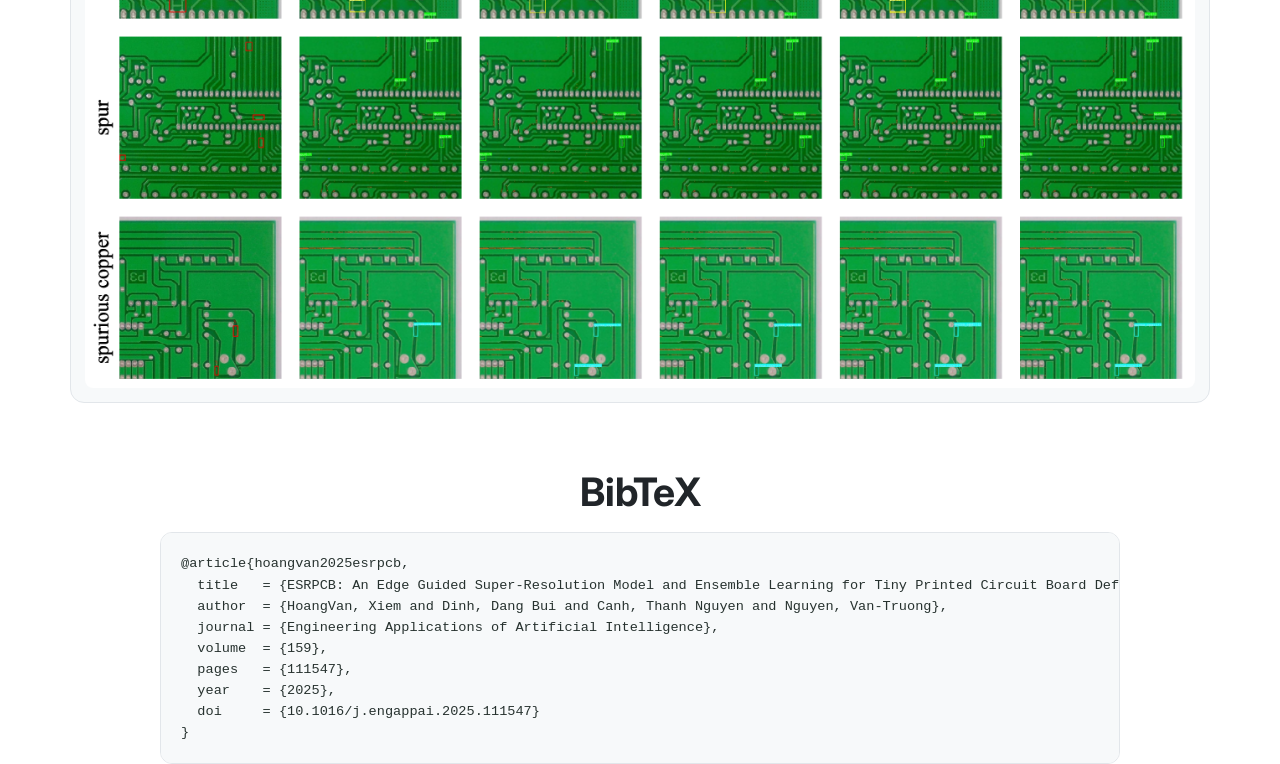
==== commit 724d3b44: "remove footer" ====
--- a/esrpcb/index.html
+++ b/esrpcb/index.html
@@ -117,9 +117,9 @@
     </section>
   </main>
 
-  <footer>
+  <!-- <footer>
     <p>ESRPCB project page · 2025</p>
     <p>Project-page structure inspired by <a href="https://thaoshibe.github.io/YoChameleon/">Yo'Chameleon</a>.</p>
-  </footer>
+  </footer> -->
 </body>
 </html>
